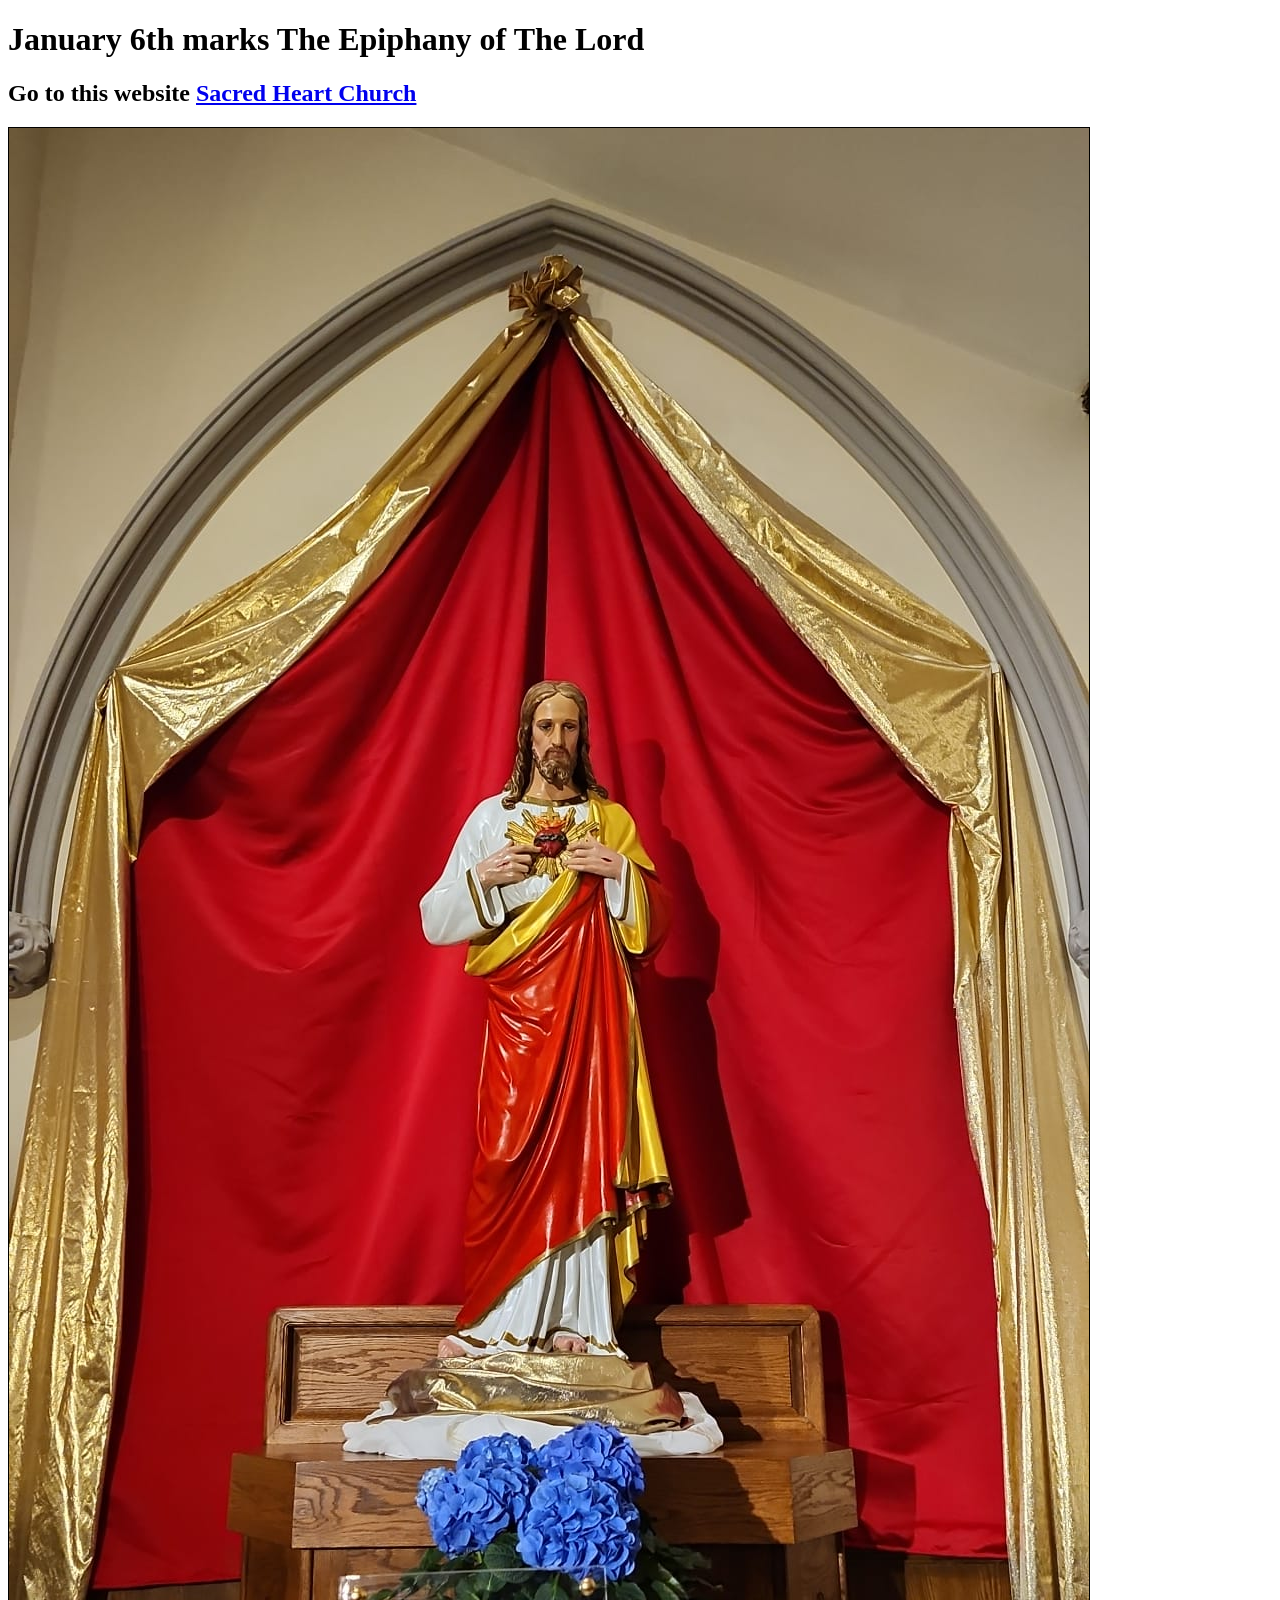
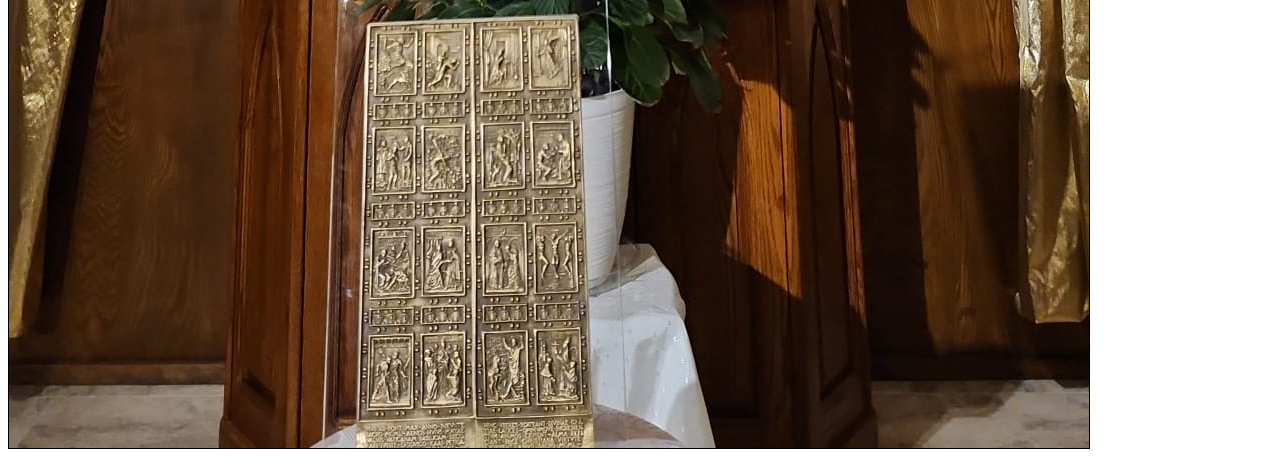
==== index.html @ 91072cdb "Add files via upload" ====
<!DOCTYPE html>
<html>
    <head>
        <meta charset="utf-8">
        <meta name = "viewport" content="width=device-width, initial-scale=1">
        <title>Yeshua is King</title>
</head>
<body>

<h1><b> January 6th marks The Epiphany of The Lord </b></h1>

<h2>Go to this website <a href="https://www.sacredheartbrant.ca" target=" blank">Sacred Heart Church</a></h2>

<img src="SacredHeart.jpg" border = "1">
</body>








</html>
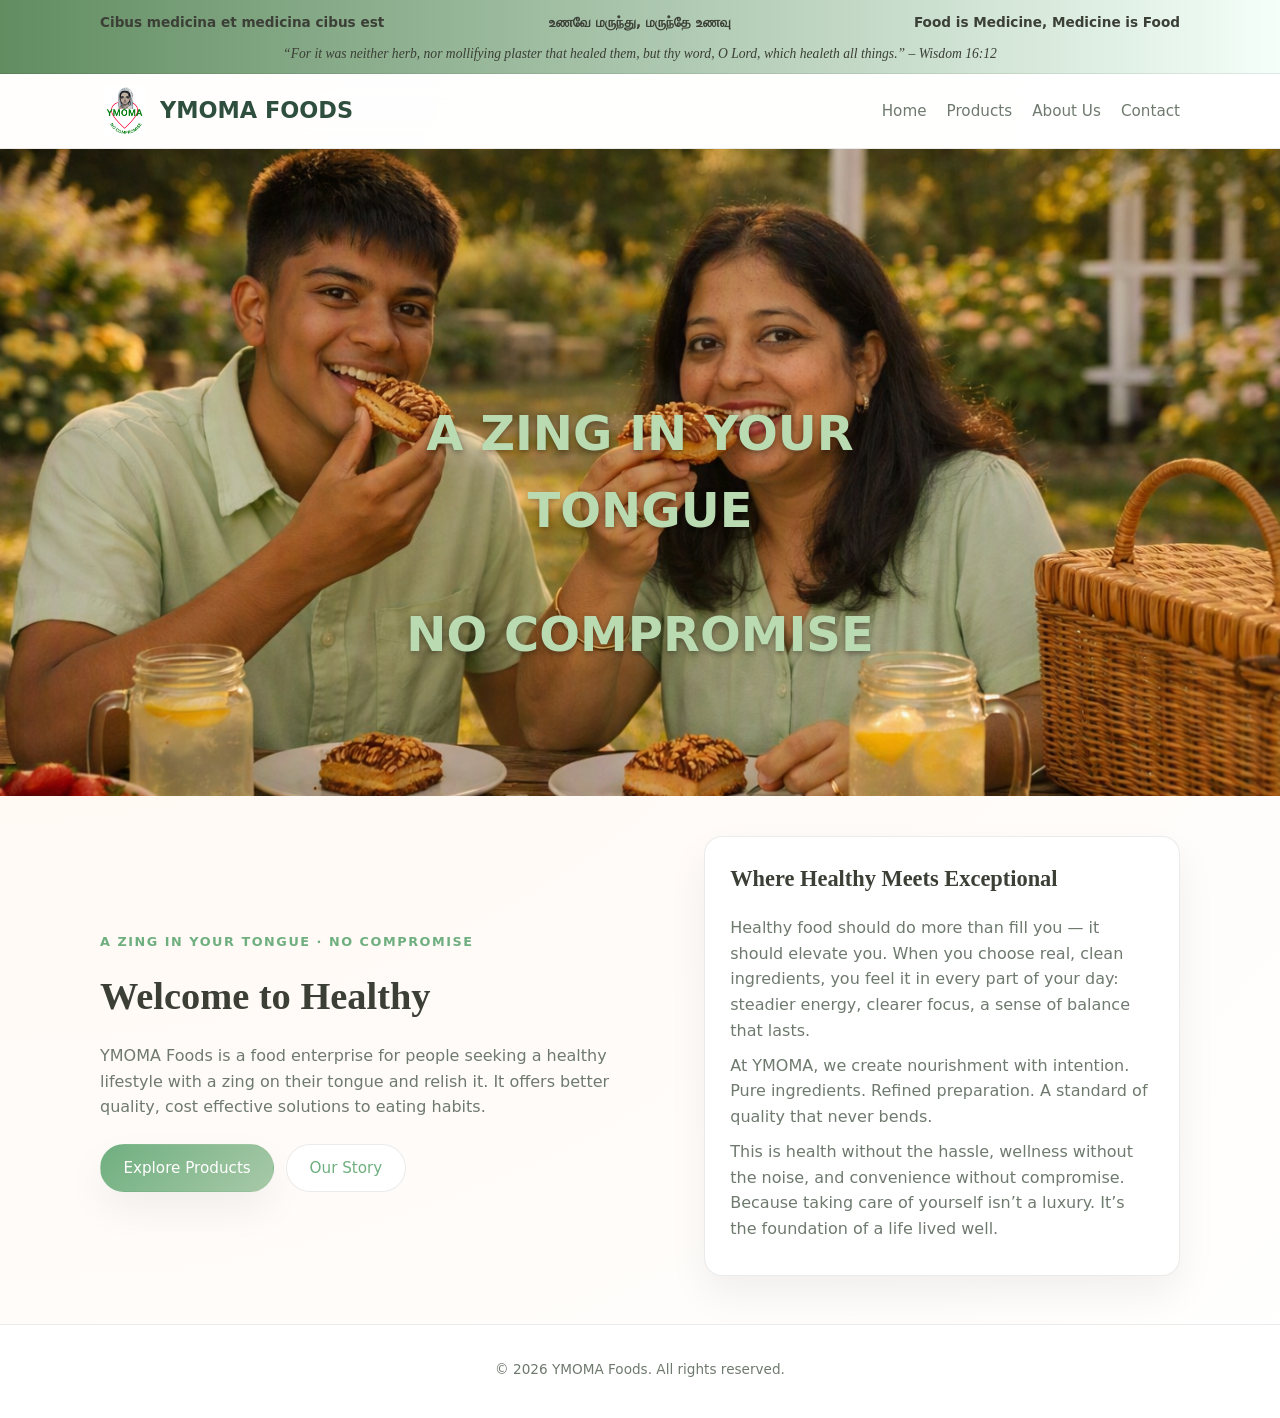
==== commit 8939c4a3: "Add files via upload" ====
--- a/index.html
+++ b/index.html
@@ -1,24 +1,101 @@
 <!DOCTYPE html>
-<html>
-    <head>
-        <meta charset="utf-8">
-        <meta name = "viewport" content="width=device-width, initial-scale=1">
-        <title>Yeshua is King</title>
+<html lang="en">
+<head>
+  <meta charset="UTF-8" />
+  <title>YMOMA FOODS</title>
+  <meta name="viewport" content="width=device-width, initial-scale=1" />
+  <link rel="stylesheet" href="styles.css" />
 </head>
-<body>
+<body class="home">
+  <!-- Top bar -->
+  <header class="top-bar">
+    <div class="top-bar-inner">
+    <div class="top-bar-tagline">
+        <span class="tag-left">Cibus medicina et medicina cibus est</span>
+        <span class="tag-center">உணவே மருந்து, மருந்தே உணவு</span>
+        <span class="tag-right">Food is Medicine, Medicine is Food</span>
+    </div>
+    <span class="top-bar-verse">
+        “For it was neither herb, nor mollifying plaster that healed them,
+        but thy word, O Lord, which healeth all things.” – Wisdom 16:12
+    </span>
+    </div>
+  </header>
 
-<h1><b> January 6th marks The Epiphany of The Lord </b></h1>
+  
 
-<h2>Go to this website <a href="https://www.sacredheartbrant.ca" target=" blank">Sacred Heart Church</a></h2>
+  <!-- Navigation -->
+  <nav class="nav">
+    <div class="nav-inner">
+      <div class="nav-brand">
+        <img src="/images/icons/YMOMA.png" alt="YMOMA Foods Logo" class="nav-logo-img">
+        <a href="index.html" class="nav-logo-text">YMOMA FOODS</a>
+      </div>
+      
+      <button class="nav-toggle" aria-label="Toggle navigation">
+        <span></span><span></span><span></span>
+      </button>
+      <ul class="nav-links">
+        <li><a href="index.html">Home</a></li>
+        <li><a href="products.html">Products</a></li>
+        <li><a href="about.html">About Us</a></li>
+        <li><a href="contact.html">Contact</a></li>
+      </ul>
+    </div>
+  </nav>
 
-<img src="SacredHeart.jpg" border = "1">
-</body>
+  <div class="site-banner">
+  <div class="banner-image">
+    <img src="/images/AI/banner.png" alt="YMOMA Banner">
+    <div class="banner-text">A ZING IN YOUR TONGUE</div>
+    <div class="banner-text1">NO COMPROMISE</div>
+  </div>
+</div>
 
 
+  <!-- Hero section -->
+  <main>
+    <section class="hero">
+      <div class="hero-content">
+        <p class="hero-subtitle">A ZING IN YOUR TONGUE · NO COMPROMISE</p>
+        <h1 class="hero-title">Welcome to Healthy</h1>
+        <p class="hero-text">
+          YMOMA Foods is a food enterprise for people seeking a healthy lifestyle
+          with a zing on their tongue and relish it. It offers better quality,
+          cost effective solutions to eating habits.
+        </p>
+        <div class="hero-cta">
+          <a href="products.html" class="btn-primary">Explore Products</a>
+          <a href="about.html" class="btn-secondary">Our Story</a>
+        </div>
+      </div>
+      <div class="hero-visual">
+        <div class="hero-card">
+          <h2>Where Healthy Meets Exceptional</h2>
+          <p>
+            Healthy food should do more than fill you — it should elevate you.
+            When you choose real, clean ingredients, you feel it in every part
+            of your day: steadier energy, clearer focus, a sense of balance that lasts.
+          </p>
+          <p>
+            At YMOMA, we create nourishment with intention. Pure ingredients.
+            Refined preparation. A standard of quality that never bends.
+          </p>
+          <p>
+            This is health without the hassle, wellness without the noise,
+            and convenience without compromise. Because taking care of yourself
+            isn’t a luxury. It’s the foundation of a life lived well.
+          </p>
+        </div>
+      </div>
+    </section>
+  </main>
 
+  <!-- Footer -->
+  <footer class="footer">
+    <p>© 2026 YMOMA Foods. All rights reserved.</p>
+  </footer>
 
-
-
-
-
-</html>+  <script src="script.js"></script>
+</body>
+</html>
--- a/styles.css
+++ b/styles.css
@@ -0,0 +1,689 @@
+:root {
+  --bg-main: #FFF9F0;                 /* warm vanilla cream */
+  --bg-card: #FFFFFF;
+  --bg-accent: #E8F4E8;               /* soft pistachio cream */
+  --bg-accent-soft: #F4FFF4;          /* very light mint */
+
+  --text-main: #3B3F36;               /* deep herbal neutral */
+  --text-muted: #6F7A6F;
+
+  --accent-primary: #6FAF7F;          /* pistachio */
+  --accent-secondary: #A8C9A8;        /* soft herbal green */
+
+  --border-soft: rgba(0, 0, 0, 0.08);
+  --shadow-soft: 0 18px 40px rgba(0, 0, 0, 0.06);
+
+  --radius-lg: 18px;
+  --radius-md: 12px;
+  --radius-sm: 8px;
+
+  --max-width: 1120px;
+
+  --font-sans: system-ui, -apple-system, BlinkMacSystemFont, "Segoe UI", sans-serif;
+  --font-serif: "Georgia", "Times New Roman", serif;
+}
+
+/* Reset-ish */
+*,
+*::before,
+*::after {
+  box-sizing: border-box;
+}
+
+html, body {
+  margin: 0;
+  padding: 0;
+}
+
+body {
+  font-family: var(--font-sans);
+  background: radial-gradient(circle at top left, #fff3e6 0, #fff9f4 40%, #ffffff 100%);
+  color: var(--text-main);
+  line-height: 1.6;
+}
+
+/* Top bar */
+
+.top-bar {
+  background: linear-gradient(
+    90deg,
+    #618d61,   /* soft pistachio cream */
+    #F4FFF9    /* lighter mint pistachio */
+  );
+  color: var(--text-main);
+  font-size: 0.85rem;
+  border-bottom: 1px solid var(--border-soft);
+}
+
+
+.top-bar-inner {
+  max-width: var(--max-width);
+  margin: 0 auto;
+  padding: 0.5rem 1.25rem;
+
+  display: flex;
+  flex-direction: column;     /* stack vertically */
+  align-items: center;        /* center horizontally */
+  text-align: center;         /* center text */
+  gap: 0.35rem;
+}
+
+.top-bar-tagline {
+  display: grid;
+  grid-template-columns: 1fr 1fr 1fr; /* three equal sections */
+  width: 100%;
+  max-width: var(--max-width);
+  margin: 0 auto;
+  text-align: center;
+  align-items: center;
+  padding: 0.25rem 0;
+}
+
+.tag-left {
+  text-align: left;
+  font-weight: 600;
+}
+
+.tag-center {
+  text-align: center;
+  font-weight: 600;
+}
+
+.tag-right {
+  text-align: right;
+  font-weight: 600;
+}
+
+/* If I want these stacked in my mobile then I use it below*/
+/*
+@media (max-width: 600px) {
+  .top-bar-tagline {
+    grid-template-columns: 1fr;
+    gap: 0.35rem;
+  }
+
+  .tag-left,
+  .tag-center,
+  .tag-right {
+    text-align: center;
+  }
+}
+*/
+/* If I want these stacked in my mobile then I use it above*/
+
+
+
+.top-bar-verse {
+  font-style: italic;
+  font-family: var(--font-serif);
+}
+
+/* Navigation */
+.nav {
+  background: rgba(255, 255, 255, 0.9);
+  backdrop-filter: blur(12px);
+  border-bottom: 1px solid var(--border-soft);
+  position: sticky;
+  top: 0;
+  z-index: 20;
+}
+
+.nav-inner {
+  max-width: var(--max-width);
+  margin: 0 auto;
+  padding: 0.75rem 1.25rem;
+  display: flex;
+  align-items: center;
+  justify-content: space-between;
+}
+
+.nav-logo {
+  font-weight: 700;
+  letter-spacing: 0.08em;
+  text-transform: uppercase;
+  text-decoration: none;
+  color: var(--text-main);
+}
+
+.nav-links {
+  list-style: none;
+  display: flex;
+  gap: 1.25rem;
+  margin: 0;
+  padding: 0;
+}
+
+.nav-links a {
+  text-decoration: none;
+  color: var(--text-muted);
+  font-size: 0.95rem;
+  position: relative;
+  padding-bottom: 0.2rem;
+}
+
+.nav-links a::after {
+  content: "";
+  position: absolute;
+  left: 0;
+  bottom: 0;
+  width: 0;
+  height: 2px;
+  background: linear-gradient(90deg, var(--accent-primary), var(--accent-secondary));
+  transition: width 0.2s ease;
+}
+
+.nav-links a:hover::after,
+.nav-links a.active::after {
+  width: 100%;
+}
+
+.nav-links a.active {
+  color: var(--accent-primary);
+}
+
+/* Mobile nav toggle */
+.nav-toggle {
+  display: none;
+  background: none;
+  border: none;
+  padding: 0.25rem;
+  cursor: pointer;
+}
+
+.nav-toggle span {
+  display: block;
+  width: 20px;
+  height: 2px;
+  background: var(--text-main);
+  margin: 4px 0;
+  border-radius: 999px;
+}
+.site-banner {
+  position: relative;
+  width: 100%;
+  overflow: hidden;
+}
+
+.banner-image {
+  position: relative;
+  height: 100%;   /* <-- REQUIRED for cropping */
+}
+
+.banner-image img {
+  width: 100%;
+  height: 100%;     /* <-- REQUIRED */
+  display: block;
+  object-fit: cover; /* <-- REQUIRED */
+  object-position: bottom; /* <-- REQUIRED */
+}
+
+
+/* Default: smaller banner on inner pages */
+.site-banner {
+  height: 260px;        /* controls banner height */
+  overflow: hidden;     /* forces cropping */
+}
+
+.site-banner .banner-image img {
+  width: 100%;
+  height: 100%;         /* forces cropping */
+  object-fit: cover;    /* crop instead of shrink */
+  object-position: center bottom;  /* <-- crop from bottom */
+}
+
+/* Homepage: full banner */
+.home .site-banner {
+  height: auto;         /* remove height limit */
+  overflow: visible;    /* show full image */
+}
+
+.home .banner-image img {
+  height: auto;         /* show full image */
+  object-fit: contain;  /* no cropping */
+  object-position: center;
+}
+
+
+
+/* Overlay text */
+.banner-text {
+  position: absolute;
+  top: 50%; /* centers vertically */
+  left: 50%; /* centers horizontally */
+  transform: translate(-50%, -50%);
+  color: rgb(186, 219, 177);
+  font-size: 3rem;
+  font-weight: 800;
+  text-shadow: 0 2px 6px rgba(0, 0, 0, 0.4);
+  text-align: center;
+  z-index: 2;
+}
+
+.banner-text1 {
+  position: absolute;
+  top: 75%; /* centers vertically */
+  left: 50%; /* centers horizontally */
+  transform: translate(-50%, -50%);
+  color: rgb(186, 219, 177);
+  font-size: 3rem;
+  font-weight: 800;
+  text-shadow: 0 2px 6px rgba(0, 0, 0, 0.4);
+  text-align: center;
+  z-index: 2;
+}
+
+.banner-text2 {
+  position: absolute;
+  top: 75%; /* centers vertically */
+  left: 50%; /* centers horizontally */
+  transform: translate(-50%, -50%);
+  color: rgb(186, 219, 177);
+  font-size: 3rem;
+  font-weight: 800;
+  text-shadow: 0 2px 6px rgba(0, 0, 0, 0.4);
+  text-align: center;
+  z-index: 2;
+}
+
+
+/* Mobile adjustments */
+@media (max-width: 768px) {
+  .banner-text {
+    font-size: 1.4rem;
+    top: 55%; /* slightly lower for better balance */
+  }
+}
+
+/* Product Card Images */
+.card-image {
+  width: 100%;
+  margin: 1rem 0;
+  display: flex;
+  justify-content: center;
+}
+
+.card-image img {
+  width: 100%;
+  max-width: 350px;
+  border-radius: 12px;
+  box-shadow: 0 4px 12px rgba(0,0,0,0.08);
+  object-fit: cover;
+}
+
+
+/* Hero */
+.hero {
+  max-width: var(--max-width);
+  margin: 2.5rem auto 3rem;
+  padding: 0 1.25rem;
+  display: grid;
+  grid-template-columns: minmax(0, 1.2fr) minmax(0, 1fr);
+  gap: 2rem;
+  align-items: center;
+}
+
+.hero-subtitle {
+  text-transform: uppercase;
+  letter-spacing: 0.12em;
+  font-size: 0.8rem;
+  color: var(--accent-primary);
+  font-weight: 600;
+}
+
+.hero-title {
+  font-size: 2.4rem;
+  margin: 0.4rem 0 0.8rem;
+  font-family: var(--font-serif);
+}
+
+.hero-text {
+  color: var(--text-muted);
+  max-width: 32rem;
+}
+
+.hero-cta {
+  margin-top: 1.5rem;
+  display: flex;
+  flex-wrap: wrap;
+  gap: 0.75rem;
+}
+
+.btn-primary,
+.btn-secondary {
+  display: inline-flex;
+  align-items: center;
+  justify-content: center;
+  padding: 0.7rem 1.4rem;
+  border-radius: 999px;
+  font-size: 0.95rem;
+  text-decoration: none;
+  border: 1px solid transparent;
+  cursor: pointer;
+  transition: transform 0.15s ease, box-shadow 0.15s ease, background 0.15s ease;
+}
+
+.btn-primary {
+  background: linear-gradient(135deg, var(--accent-primary), var(--accent-secondary));
+  color: #ffffff;
+  box-shadow: var(--shadow-soft);
+}
+
+.btn-primary:hover {
+  transform: translateY(-1px);
+  box-shadow: 0 22px 45px rgba(0, 0, 0, 0.08);
+}
+
+.btn-secondary {
+  background: #ffffff;
+  color: var(--accent-primary);
+  border-color: var(--border-soft);
+}
+
+.btn-secondary:hover {
+  background: #fff3e6;
+}
+
+/* Hero visual card */
+.hero-visual {
+  display: flex;
+  justify-content: center;
+}
+
+.hero-card {
+  background: #ffffff;
+  border-radius: var(--radius-lg);
+  padding: 1.5rem 1.6rem;
+  box-shadow: var(--shadow-soft);
+  border: 1px solid var(--border-soft);
+}
+
+.hero-card h2 {
+  margin-top: 0;
+  font-family: var(--font-serif);
+  font-size: 1.4rem;
+}
+
+.hero-card p {
+  margin: 0.6rem 0;
+  color: var(--text-muted);
+}
+
+/* Page layout */
+.page-main {
+  max-width: var(--max-width);
+  margin: 2.5rem auto 3rem;
+  padding: 0 1.25rem;
+}
+
+.page-header h1 {
+  font-family: var(--font-serif);
+  font-size: 2rem;
+  margin-bottom: 0.5rem;
+}
+
+.page-header p {
+  color: var(--text-muted);
+  max-width: 64rem;
+}
+
+/* Cards grid */
+.cards-grid {
+  margin-top: 2rem;
+  display: grid;
+  grid-template-columns: repeat(auto-fit, minmax(240px, 1fr));
+  gap: 1.5rem;
+}
+
+.card {
+  background: var(--bg-card);
+  border-radius: var(--radius-md);
+  padding: 1.25rem 1.4rem;
+  box-shadow: var(--shadow-soft);
+  border: 1px solid var(--border-soft);
+}
+
+.card h2 {
+  margin-top: 0;
+  font-size: 1.2rem;
+  font-family: var(--font-serif);
+}
+
+.card p {
+  color: var(--text-muted);
+}
+
+/* About Page Grid */
+.about-grid {
+  display: grid;
+  grid-template-columns: repeat(auto-fit, minmax(280px, 1fr));
+  gap: 2rem;
+  margin-top: 2rem;
+}
+
+/* About Cards */
+.about-card {
+  background: #ffffff;
+  padding: 2rem;
+  border-radius: 14px;
+  box-shadow: 0 4px 14px rgba(0,0,0,0.08);
+  border-left: 6px solid #4a7c59; /* YMOMA green accent */
+}
+
+.about-card h2 {
+  margin-bottom: 1rem;
+  font-size: 1.6rem;
+  color: #2f4f3e;
+}
+
+.about-card p {
+  line-height: 1.6;
+  color: #444;
+}
+
+/* Contact Page */
+.contact-wrapper {
+  display: flex;
+  justify-content: center;
+  margin-top: 2rem;
+}
+
+.contact-box {
+  background: #ffffff;
+  padding: 2.5rem;
+  border-radius: 14px;
+  max-width: 500px;
+  width: 100%;
+  box-shadow: 0 4px 14px rgba(0,0,0,0.08);
+  border-left: 6px solid #4a7c59; /* YMOMA green accent */
+  text-align: left;
+}
+
+.contact-box h2 {
+  font-size: 1.8rem;
+  margin-bottom: 1.5rem;
+  color: #2f4f3e;
+}
+
+.contact-line {
+  font-size: 1rem;
+  margin-bottom: 0.8rem;
+  color: #333;
+}
+
+.contact-note {
+  margin-top: 1.5rem;
+  font-size: 0.95rem;
+  color: #555;
+  line-height: 1.6;
+}
+
+
+/* CONTACT GRID (matches original YMOMA layout) */
+.grid-container {
+  display: grid;
+  grid-template-columns: repeat(auto-fit, minmax(220px, 1fr));
+  gap: 2rem;
+  margin: 2rem auto;
+  max-width: 900px;
+  text-align: center;
+}
+
+.grid-items {
+  background: #ffffff;
+  padding: 2rem;
+  border-radius: 14px;
+  box-shadow: 0 2px 10px rgba(0,0,0,0.08);
+}
+
+.grid-items h2 {
+  font-size: 1.4rem;
+  color: #2f4f3e;
+}
+
+.contact-icon {
+  width: 60px;
+  height: 60px;
+}
+
+/* SOCIAL MEDIA BAR */
+.social-media {
+  margin-top: 2rem;
+  text-align: center;
+}
+
+.social-media a {
+  margin: 0 10px;
+  font-size: 2rem;
+  color: #4a7c59;
+  text-decoration: none;
+}
+
+.social-media a:hover {
+  color: #2f4f3e;
+}
+
+/* Contact page */
+
+.nav-links.open {
+  display: block;
+}
+
+/* NAV BRAND WITH LOGO */
+.nav-brand {
+  display: flex;
+  align-items: center;
+  gap: 10px;
+}
+
+.nav-logo-img {
+  width: 50px;
+  height: 50px;
+  object-fit: contain;
+}
+
+.nav-logo-text {
+  font-size: 1.4rem;
+  font-weight: 700;
+  color: #2f4f3e;
+  text-decoration: none;
+}
+
+
+
+
+
+
+/* Two-column layout */
+.two-column {
+  margin-top: 2rem;
+  display: grid;
+  grid-template-columns: minmax(0, 1fr) minmax(0, 1fr);
+  gap: 1.75rem;
+}
+
+.two-column .column {
+  background: var(--bg-card);
+  border-radius: var(--radius-md);
+  padding: 1.4rem 1.5rem;
+  box-shadow: var(--shadow-soft);
+  border: 1px solid var(--border-soft);
+}
+
+.two-column h2 {
+  margin-top: 0;
+  font-family: var(--font-serif);
+}
+
+.two-column p {
+  color: var(--text-muted);
+}
+
+/* Contact layout */
+.contact-layout {
+  margin-top: 2rem;
+}
+
+.contact-card {
+  background: var(--bg-card);
+  border-radius: var(--radius-md);
+  padding: 1.4rem 1.5rem;
+  box-shadow: var(--shadow-soft);
+  border: 1px solid var(--border-soft);
+}
+
+/* Footer */
+.footer {
+  border-top: 1px solid var(--border-soft);
+  padding: 1.25rem 1.25rem 1.5rem;
+  text-align: center;
+  font-size: 0.85rem;
+  color: var(--text-muted);
+  background: #ffffff;
+}
+
+/* Responsive */
+@media (max-width: 768px) {
+  .top-bar-inner {
+    flex-direction: column;
+    align-items: flex-start;
+  }
+
+  .hero {
+    grid-template-columns: minmax(0, 1fr);
+  }
+
+  .hero-visual {
+    margin-top: 1.5rem;
+  }
+
+  .two-column {
+    grid-template-columns: minmax(0, 1fr);
+  }
+
+  .nav-toggle {
+    display: inline-block;
+  }
+
+  .nav-links {
+    position: absolute;
+    top: 100%;
+    right: 0;
+    left: 0;
+    background: #ffffff;
+    flex-direction: column;
+    padding: 0.75rem 1.25rem 1rem;
+    gap: 0.75rem;
+    border-bottom: 1px solid var(--border-soft);
+    box-shadow: 0 12px 30px rgba(0, 0, 0, 0.06);
+    transform: translateY(-10px);
+    opacity: 0;
+    pointer-events: none;
+    transition: opacity 0.18s ease, transform 0.18s ease;
+  }
+
+  .nav-links.nav-open {
+    opacity: 1;
+    transform: translateY(0);
+    pointer-events: auto;
+  }
+}
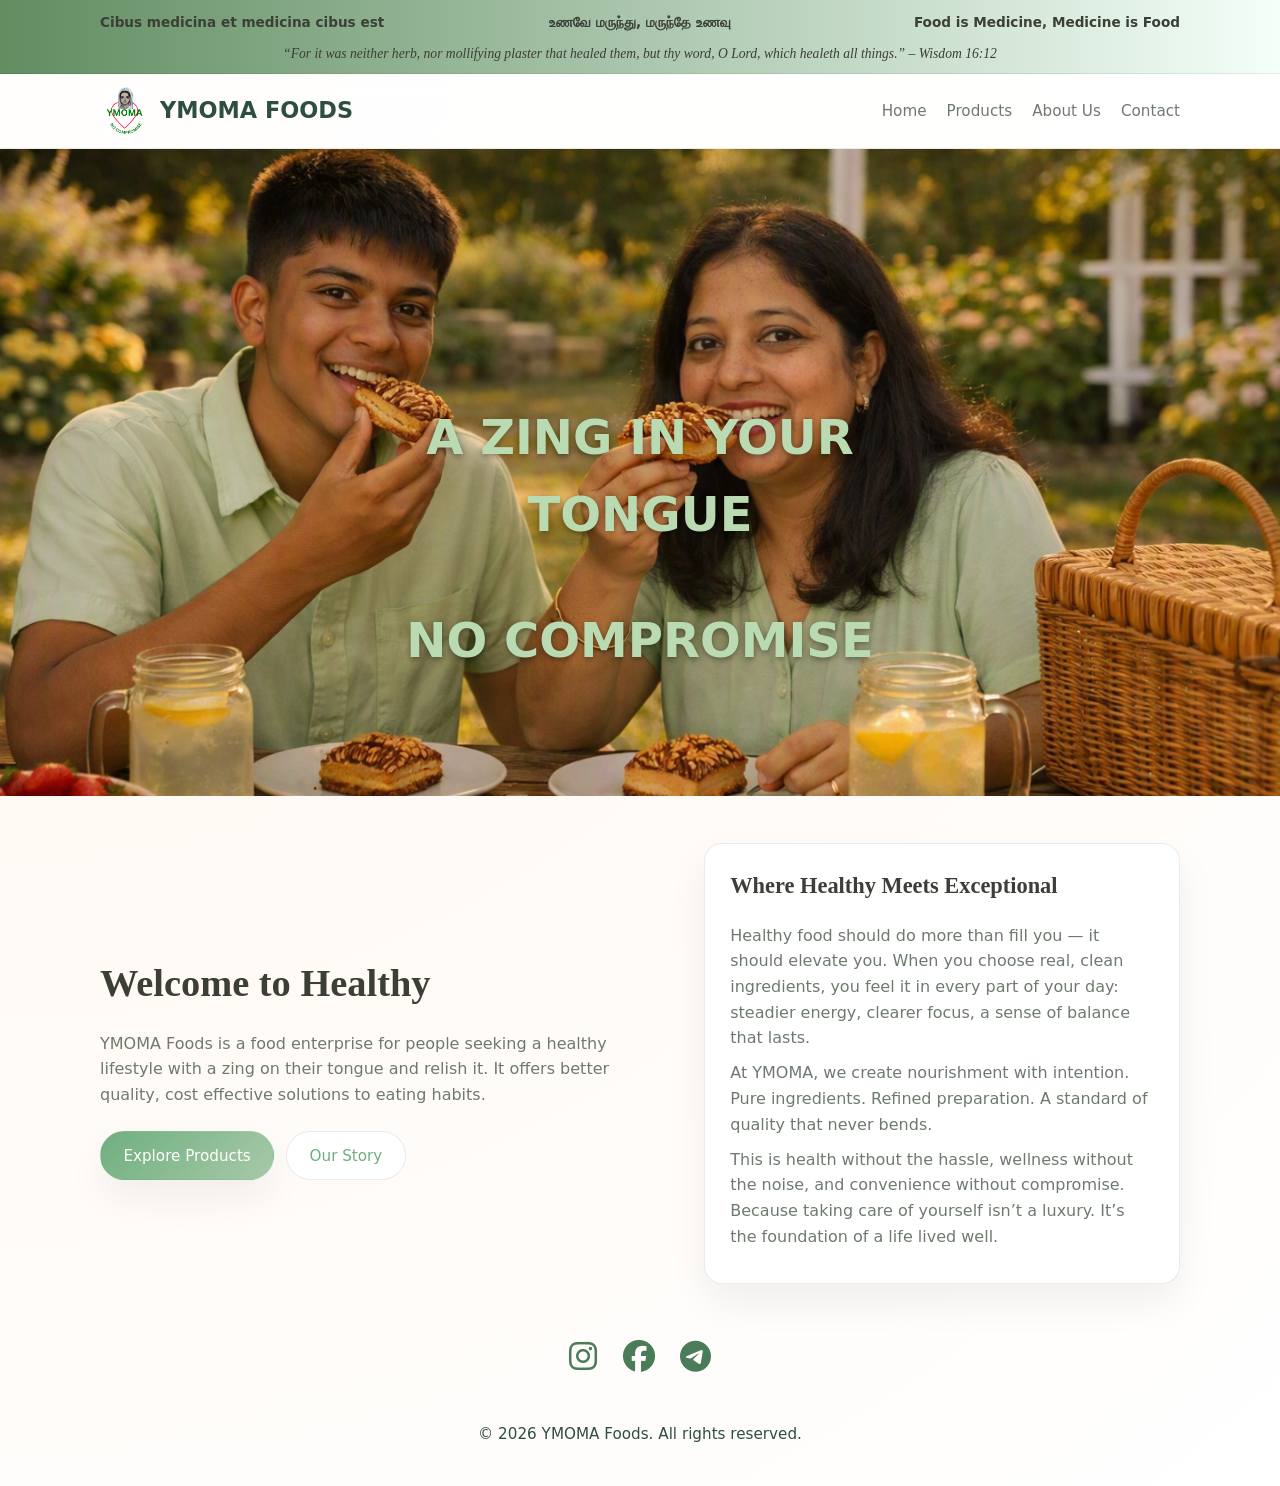
==== commit b29de538: "Add files via upload" ====
--- a/index.html
+++ b/index.html
@@ -5,6 +5,8 @@
   <title>YMOMA FOODS</title>
   <meta name="viewport" content="width=device-width, initial-scale=1" />
   <link rel="stylesheet" href="styles.css" />
+  <link rel="stylesheet" href="https://cdnjs.cloudflare.com/ajax/libs/font-awesome/6.5.0/css/all.min.css">
+
 </head>
 <body class="home">
   <!-- Top bar -->
@@ -28,7 +30,7 @@
   <nav class="nav">
     <div class="nav-inner">
       <div class="nav-brand">
-        <img src="/images/icons/YMOMA.png" alt="YMOMA Foods Logo" class="nav-logo-img">
+        <img src="images/icons/YMOMA.png" alt="YMOMA Foods Logo" class="nav-logo-img">
         <a href="index.html" class="nav-logo-text">YMOMA FOODS</a>
       </div>
       
@@ -46,7 +48,10 @@
 
   <div class="site-banner">
   <div class="banner-image">
-    <img src="/images/AI/banner.png" alt="YMOMA Banner">
+    
+     <!-- Desktop banner -->
+    <img src="images/AI/banner.png" alt="YMOMA Banner" class="banner-desktop">
+    
     <div class="banner-text">A ZING IN YOUR TONGUE</div>
     <div class="banner-text1">NO COMPROMISE</div>
   </div>
@@ -57,7 +62,6 @@
   <main>
     <section class="hero">
       <div class="hero-content">
-        <p class="hero-subtitle">A ZING IN YOUR TONGUE · NO COMPROMISE</p>
         <h1 class="hero-title">Welcome to Healthy</h1>
         <p class="hero-text">
           YMOMA Foods is a food enterprise for people seeking a healthy lifestyle
@@ -89,6 +93,14 @@
         </div>
       </div>
     </section>
+
+    <!-- SOCIAL MEDIA BAR -->
+    <div class="social-media">
+      <a href="https://instagram.com/ymomafoods"><i class="fa-brands fa-instagram"></i></a>
+      <a href="https://www.facebook.com/share/1C431CMfTh/"><i class="fa-brands fa-facebook"></i></a>
+      <a href="https://t.me/ymomafoods"><i class="fa-brands fa-telegram"></i></a>
+    </div>
+
   </main>
 
   <!-- Footer -->
--- a/styles.css
+++ b/styles.css
@@ -1,14 +1,14 @@
 :root {
-  --bg-main: #FFF9F0;                 /* warm vanilla cream */
+  --bg-main: #FFF9F0;
   --bg-card: #FFFFFF;
-  --bg-accent: #E8F4E8;               /* soft pistachio cream */
-  --bg-accent-soft: #F4FFF4;          /* very light mint */
-
-  --text-main: #3B3F36;               /* deep herbal neutral */
+  --bg-accent: #E8F4E8;
+  --bg-accent-soft: #F4FFF4;
+
+  --text-main: #3B3F36;
   --text-muted: #6F7A6F;
 
-  --accent-primary: #6FAF7F;          /* pistachio */
-  --accent-secondary: #A8C9A8;        /* soft herbal green */
+  --accent-primary: #6FAF7F;
+  --accent-secondary: #A8C9A8;
 
   --border-soft: rgba(0, 0, 0, 0.08);
   --shadow-soft: 0 18px 40px rgba(0, 0, 0, 0.06);
@@ -23,7 +23,7 @@
   --font-serif: "Georgia", "Times New Roman", serif;
 }
 
-/* Reset-ish */
+/* Reset */
 *,
 *::before,
 *::after {
@@ -43,75 +43,35 @@
 }
 
 /* Top bar */
-
 .top-bar {
-  background: linear-gradient(
-    90deg,
-    #618d61,   /* soft pistachio cream */
-    #F4FFF9    /* lighter mint pistachio */
-  );
+  background: linear-gradient(90deg, #618d61, #F4FFF9);
   color: var(--text-main);
   font-size: 0.85rem;
   border-bottom: 1px solid var(--border-soft);
 }
-
 
 .top-bar-inner {
   max-width: var(--max-width);
   margin: 0 auto;
   padding: 0.5rem 1.25rem;
-
-  display: flex;
-  flex-direction: column;     /* stack vertically */
-  align-items: center;        /* center horizontally */
-  text-align: center;         /* center text */
+  display: flex;
+  flex-direction: column;
+  align-items: center;
+  text-align: center;
   gap: 0.35rem;
 }
 
 .top-bar-tagline {
   display: grid;
-  grid-template-columns: 1fr 1fr 1fr; /* three equal sections */
+  grid-template-columns: 1fr 1fr 1fr;
   width: 100%;
   max-width: var(--max-width);
-  margin: 0 auto;
-  text-align: center;
-  align-items: center;
   padding: 0.25rem 0;
 }
 
-.tag-left {
-  text-align: left;
-  font-weight: 600;
-}
-
-.tag-center {
-  text-align: center;
-  font-weight: 600;
-}
-
-.tag-right {
-  text-align: right;
-  font-weight: 600;
-}
-
-/* If I want these stacked in my mobile then I use it below*/
-/*
-@media (max-width: 600px) {
-  .top-bar-tagline {
-    grid-template-columns: 1fr;
-    gap: 0.35rem;
-  }
-
-  .tag-left,
-  .tag-center,
-  .tag-right {
-    text-align: center;
-  }
-}
-*/
-/* If I want these stacked in my mobile then I use it above*/
-
-
+.tag-left { text-align: left; font-weight: 600; }
+.tag-center { text-align: center; font-weight: 600; }
+.tag-right { text-align: right; font-weight: 600; }
 
 .top-bar-verse {
   font-style: italic;
@@ -137,12 +97,23 @@
   justify-content: space-between;
 }
 
-.nav-logo {
+.nav-brand {
+  display: flex;
+  align-items: center;
+  gap: 10px;
+}
+
+.nav-logo-img {
+  width: 50px;
+  height: 50px;
+  object-fit: contain;
+}
+
+.nav-logo-text {
+  font-size: 1.4rem;
   font-weight: 700;
-  letter-spacing: 0.08em;
-  text-transform: uppercase;
+  color: #2f4f3e;
   text-decoration: none;
-  color: var(--text-main);
 }
 
 .nav-links {
@@ -177,11 +148,6 @@
   width: 100%;
 }
 
-.nav-links a.active {
-  color: var(--accent-primary);
-}
-
-/* Mobile nav toggle */
 .nav-toggle {
   display: none;
   background: none;
@@ -198,58 +164,47 @@
   margin: 4px 0;
   border-radius: 999px;
 }
+
+/* ============================
+   BANNER — CLEAN FINAL VERSION
+   ============================ */
+
 .site-banner {
   position: relative;
   width: 100%;
   overflow: hidden;
+  height: 260px; /* inner page default */
+}
+
+body.home .site-banner {
+  height: auto;
+  overflow: visible;
 }
 
 .banner-image {
   position: relative;
-  height: 100%;   /* <-- REQUIRED for cropping */
+  width: 100%;
+  height: 100%;
 }
 
 .banner-image img {
   width: 100%;
-  height: 100%;     /* <-- REQUIRED */
-  display: block;
-  object-fit: cover; /* <-- REQUIRED */
-  object-position: bottom; /* <-- REQUIRED */
-}
-
-
-/* Default: smaller banner on inner pages */
-.site-banner {
-  height: 260px;        /* controls banner height */
-  overflow: hidden;     /* forces cropping */
-}
-
-.site-banner .banner-image img {
-  width: 100%;
-  height: 100%;         /* forces cropping */
-  object-fit: cover;    /* crop instead of shrink */
-  object-position: center bottom;  /* <-- crop from bottom */
-}
-
-/* Homepage: full banner */
-.home .site-banner {
-  height: auto;         /* remove height limit */
-  overflow: visible;    /* show full image */
-}
-
-.home .banner-image img {
-  height: auto;         /* show full image */
-  object-fit: contain;  /* no cropping */
+  height: 100%;
+  object-fit: cover;
+  object-position: center bottom;
+}
+
+body.home .banner-image img {
+  height: auto;
+  object-fit: contain;
   object-position: center;
 }
-
-
 
 /* Overlay text */
 .banner-text {
   position: absolute;
-  top: 50%; /* centers vertically */
-  left: 50%; /* centers horizontally */
+  top: 50%;
+  left: 50%;
   transform: translate(-50%, -50%);
   color: rgb(186, 219, 177);
   font-size: 3rem;
@@ -259,10 +214,11 @@
   z-index: 2;
 }
 
-.banner-text1 {
+.banner-text1,
+.banner-text2 {
   position: absolute;
-  top: 75%; /* centers vertically */
-  left: 50%; /* centers horizontally */
+  top: 75%;
+  left: 50%;
   transform: translate(-50%, -50%);
   color: rgb(186, 219, 177);
   font-size: 3rem;
@@ -272,27 +228,48 @@
   z-index: 2;
 }
 
-.banner-text2 {
-  position: absolute;
-  top: 75%; /* centers vertically */
-  left: 50%; /* centers horizontally */
-  transform: translate(-50%, -50%);
-  color: rgb(186, 219, 177);
-  font-size: 3rem;
-  font-weight: 800;
-  text-shadow: 0 2px 6px rgba(0, 0, 0, 0.4);
-  text-align: center;
-  z-index: 2;
-}
-
-
-/* Mobile adjustments */
+/* ============================
+   MOBILE — FINAL FIX
+   ============================ */
 @media (max-width: 768px) {
+
+  body.home .site-banner {
+    height: auto !important;
+    overflow: visible !important;
+  }
+
+  body:not(.home) .site-banner {
+    height: 180px !important;
+    overflow: hidden !important;
+  }
+
+  body:not(.home) .banner-image {
+    height: auto !important;
+  }
+
+ /* .banner-image img {
+    height: 100%;
+    object-fit: cover;
+    object-position: center;
+  }
+    */
+
+  .banner-text,
+  .banner-text1,
+  .banner-text2 {
+    font-size: .85rem;
+  }
+
   .banner-text {
-    font-size: 1.4rem;
-    top: 55%; /* slightly lower for better balance */
-  }
-}
+    top: 32%;
+  }
+
+  .banner-text1,
+  .banner-text2 {
+    top: 48%;
+  }
+}
+
 
 /* Product Card Images */
 .card-image {
@@ -309,7 +286,6 @@
   box-shadow: 0 4px 12px rgba(0,0,0,0.08);
   object-fit: cover;
 }
-
 
 /* Hero */
 .hero {
@@ -466,7 +442,7 @@
   padding: 2rem;
   border-radius: 14px;
   box-shadow: 0 4px 14px rgba(0,0,0,0.08);
-  border-left: 6px solid #4a7c59; /* YMOMA green accent */
+  border-left: 6px solid #4a7c59;
 }
 
 .about-card h2 {
@@ -494,7 +470,7 @@
   max-width: 500px;
   width: 100%;
   box-shadow: 0 4px 14px rgba(0,0,0,0.08);
-  border-left: 6px solid #4a7c59; /* YMOMA green accent */
+  border-left: 6px solid #4a7c59;
   text-align: left;
 }
 
@@ -517,8 +493,7 @@
   line-height: 1.6;
 }
 
-
-/* CONTACT GRID (matches original YMOMA layout) */
+/* Contact grid */
 .grid-container {
   display: grid;
   grid-template-columns: repeat(auto-fit, minmax(220px, 1fr));
@@ -545,7 +520,7 @@
   height: 60px;
 }
 
-/* SOCIAL MEDIA BAR */
+/* Social media */
 .social-media {
   margin-top: 2rem;
   text-align: center;
@@ -562,86 +537,7 @@
   color: #2f4f3e;
 }
 
-/* Contact page */
-
-.nav-links.open {
-  display: block;
-}
-
-/* NAV BRAND WITH LOGO */
-.nav-brand {
-  display: flex;
-  align-items: center;
-  gap: 10px;
-}
-
-.nav-logo-img {
-  width: 50px;
-  height: 50px;
-  object-fit: contain;
-}
-
-.nav-logo-text {
-  font-size: 1.4rem;
-  font-weight: 700;
-  color: #2f4f3e;
-  text-decoration: none;
-}
-
-
-
-
-
-
-/* Two-column layout */
-.two-column {
-  margin-top: 2rem;
-  display: grid;
-  grid-template-columns: minmax(0, 1fr) minmax(0, 1fr);
-  gap: 1.75rem;
-}
-
-.two-column .column {
-  background: var(--bg-card);
-  border-radius: var(--radius-md);
-  padding: 1.4rem 1.5rem;
-  box-shadow: var(--shadow-soft);
-  border: 1px solid var(--border-soft);
-}
-
-.two-column h2 {
-  margin-top: 0;
-  font-family: var(--font-serif);
-}
-
-.two-column p {
-  color: var(--text-muted);
-}
-
-/* Contact layout */
-.contact-layout {
-  margin-top: 2rem;
-}
-
-.contact-card {
-  background: var(--bg-card);
-  border-radius: var(--radius-md);
-  padding: 1.4rem 1.5rem;
-  box-shadow: var(--shadow-soft);
-  border: 1px solid var(--border-soft);
-}
-
-/* Footer */
-.footer {
-  border-top: 1px solid var(--border-soft);
-  padding: 1.25rem 1.25rem 1.5rem;
-  text-align: center;
-  font-size: 0.85rem;
-  color: var(--text-muted);
-  background: #ffffff;
-}
-
-/* Responsive */
+/* Responsive nav */
 @media (max-width: 768px) {
   .top-bar-inner {
     flex-direction: column;
@@ -687,3 +583,19 @@
     pointer-events: auto;
   }
 }
+
+.footer {
+  text-align: center;
+  padding: 1.5rem 0;
+  color: #2f4f3e;
+  font-size: 0.95rem;
+}
+
+@media (max-width: 768px) {
+  body:not(.home) .banner-image img {
+    height: 300px !important;
+    object-fit: cover !important;
+    object-position: bottom !important;
+  }
+}
+
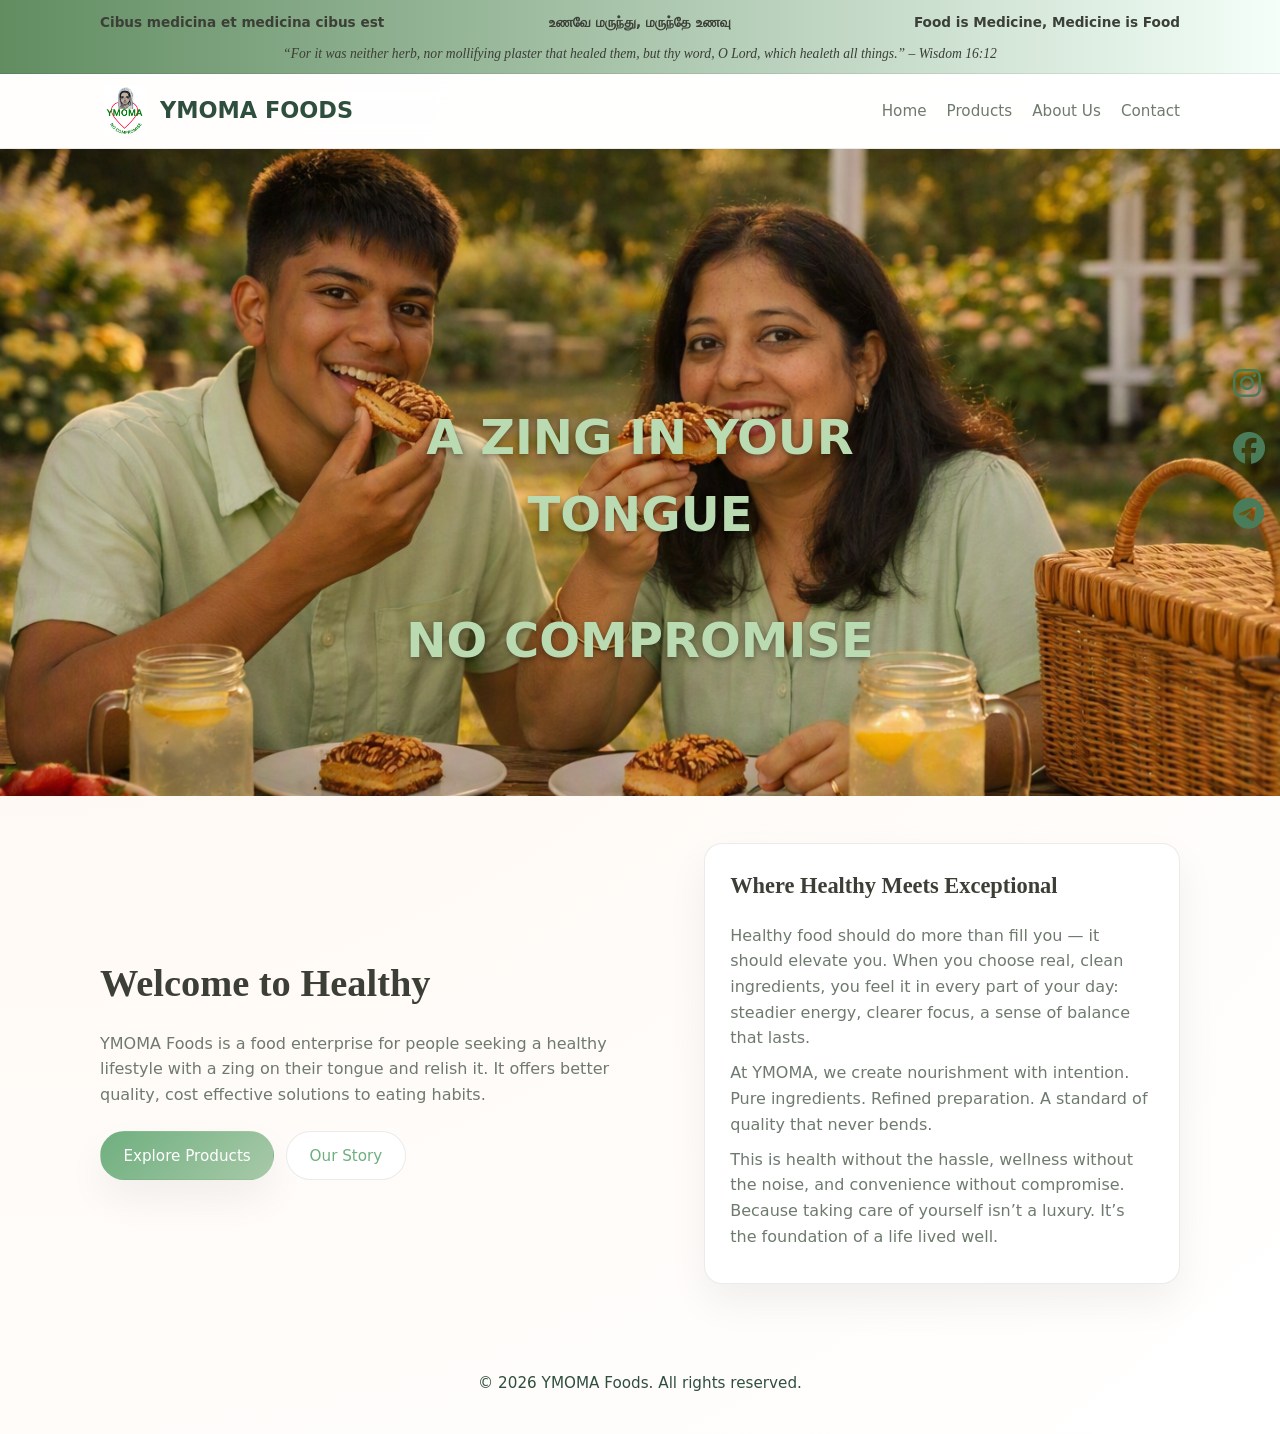
==== commit 4765977f: "Add files via upload" ====
--- a/index.html
+++ b/index.html
@@ -45,6 +45,13 @@
       </ul>
     </div>
   </nav>
+
+  <div class="social-media-side">
+  <a href="https://instagram.com/ymomafoods"><i class="fa-brands fa-instagram"></i></a>
+  <a href="https://www.facebook.com/share/1C431CMfTh/"><i class="fa-brands fa-facebook"></i></a>
+  <a href="https://t.me/ymomafoods"><i class="fa-brands fa-telegram"></i></a>
+</div>
+
 
   <div class="site-banner">
   <div class="banner-image">
@@ -94,13 +101,7 @@
       </div>
     </section>
 
-    <!-- SOCIAL MEDIA BAR -->
-    <div class="social-media">
-      <a href="https://instagram.com/ymomafoods"><i class="fa-brands fa-instagram"></i></a>
-      <a href="https://www.facebook.com/share/1C431CMfTh/"><i class="fa-brands fa-facebook"></i></a>
-      <a href="https://t.me/ymomafoods"><i class="fa-brands fa-telegram"></i></a>
-    </div>
-
+   
   </main>
 
   <!-- Footer -->
--- a/styles.css
+++ b/styles.css
@@ -591,6 +591,29 @@
   font-size: 0.95rem;
 }
 
+.social-media-side {
+  position: fixed;
+  right: 15px;
+  top: 50%;
+  transform: translateY(-50%);
+  display: flex;
+  flex-direction: column;
+  gap: 14px;
+  z-index: 999;
+}
+
+.social-media-side a {
+  font-size: 2rem;
+  color: #4a7c59;
+  text-decoration: none;
+  transition: color 0.2s ease;
+}
+
+.social-media-side a:hover {
+  color: #2f4f3e;
+}
+
+
 @media (max-width: 768px) {
   body:not(.home) .banner-image img {
     height: 300px !important;
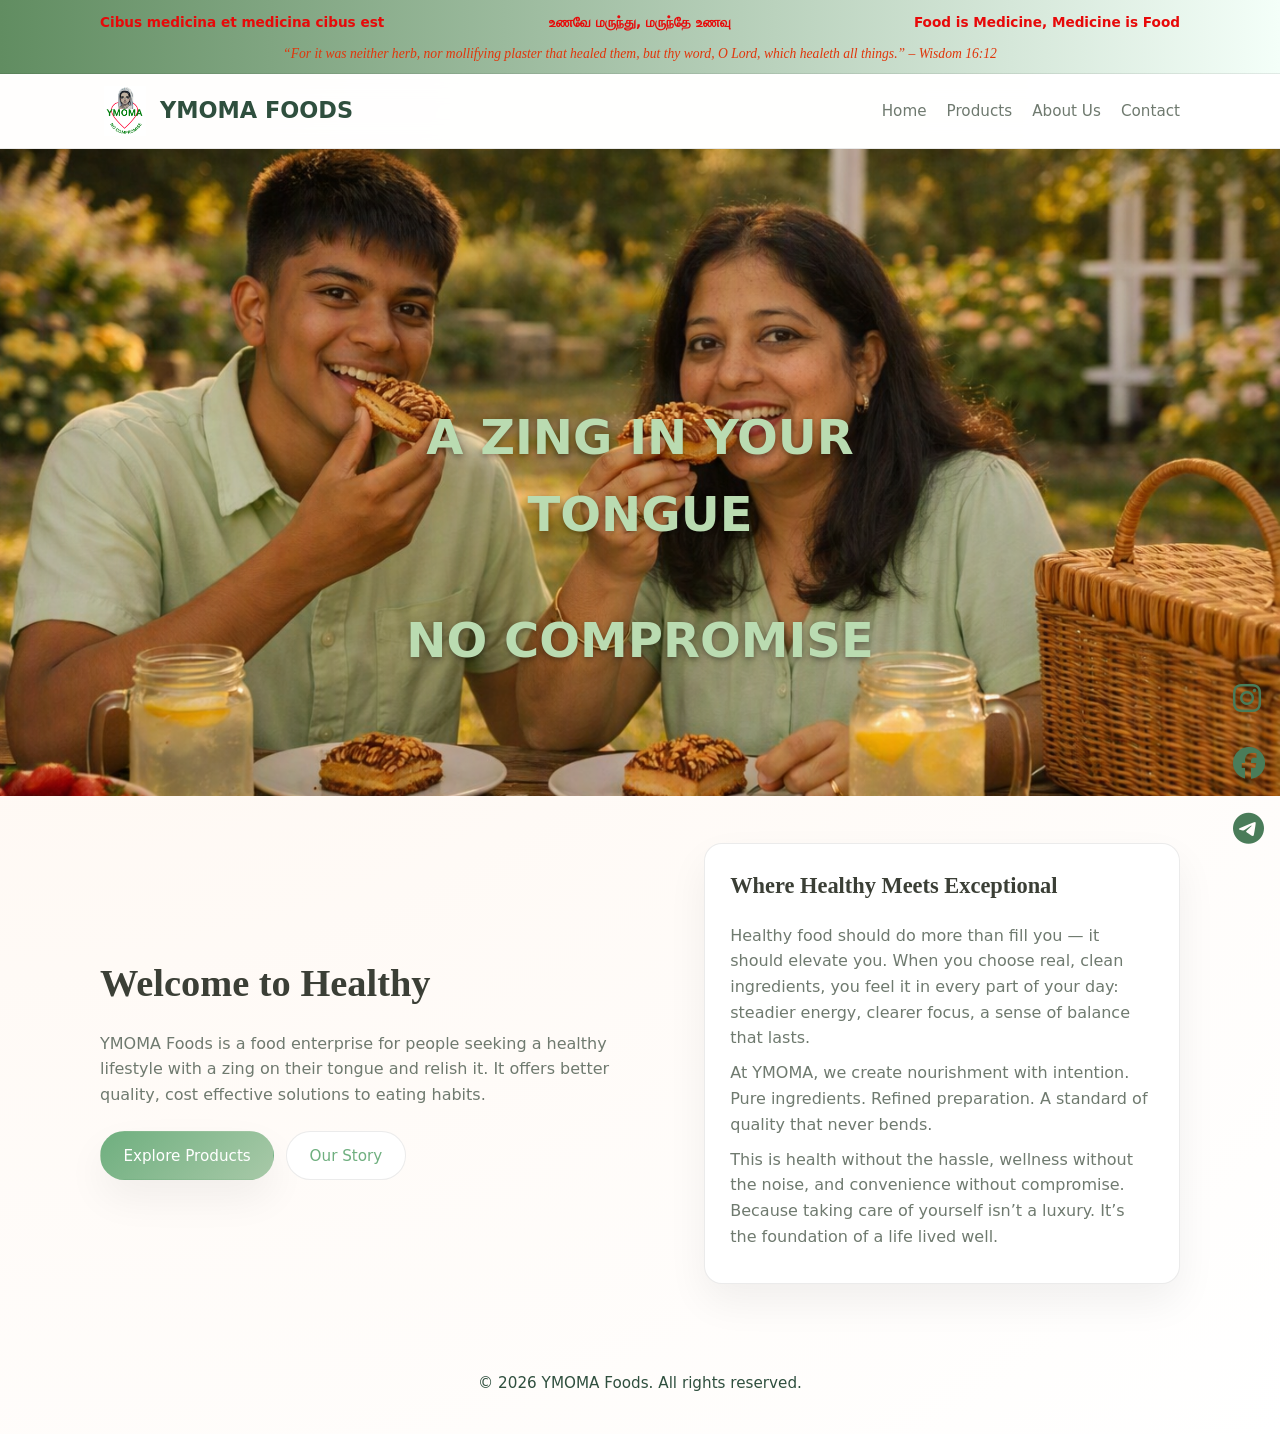
==== commit 94b5759b: "Add files via upload" ====
--- a/index.html
+++ b/index.html
@@ -57,8 +57,12 @@
   <div class="banner-image">
     
      <!-- Desktop banner -->
-    <img src="images/AI/banner.png" alt="YMOMA Banner" class="banner-desktop">
     
+     <img src="images/AI/banner.png" alt="YMOMA Banner" class="banner-desktop">
+  
+
+   
+
     <div class="banner-text">A ZING IN YOUR TONGUE</div>
     <div class="banner-text1">NO COMPROMISE</div>
   </div>
--- a/styles.css
+++ b/styles.css
@@ -67,6 +67,7 @@
   width: 100%;
   max-width: var(--max-width);
   padding: 0.25rem 0;
+  color: rgb(231, 9, 9);
 }
 
 .tag-left { text-align: left; font-weight: 600; }
@@ -76,6 +77,7 @@
 .top-bar-verse {
   font-style: italic;
   font-family: var(--font-serif);
+  color: rgb(224, 54, 11);
 }
 
 /* Navigation */
@@ -594,7 +596,7 @@
 .social-media-side {
   position: fixed;
   right: 15px;
-  top: 50%;
+  top: 85%;
   transform: translateY(-50%);
   display: flex;
   flex-direction: column;
@@ -613,6 +615,35 @@
   color: #2f4f3e;
 }
 
+/* Hide mobile inner banner by default */
+.banner-mobile-inner {
+  display: none;
+}
+
+/* Mobile inner pages only */
+@media (max-width: 768px) {
+
+  /* Hide desktop banner on inner pages */
+  body:not(.home) .banner-desktop {
+    display: none !important;
+  }
+
+  /* Show mobile inner banner */
+  body:not(.home) .banner-mobile-inner {
+    display: block !important;
+    width: 100%;
+    height: 300px;
+    object-fit: cover;
+    object-position: bottom;
+  }
+
+  /* Inner page banner height */
+  body:not(.home) .site-banner {
+    height: 180px !important;
+    overflow: hidden !important;
+  }
+}
+
 
 @media (max-width: 768px) {
   body:not(.home) .banner-image img {
